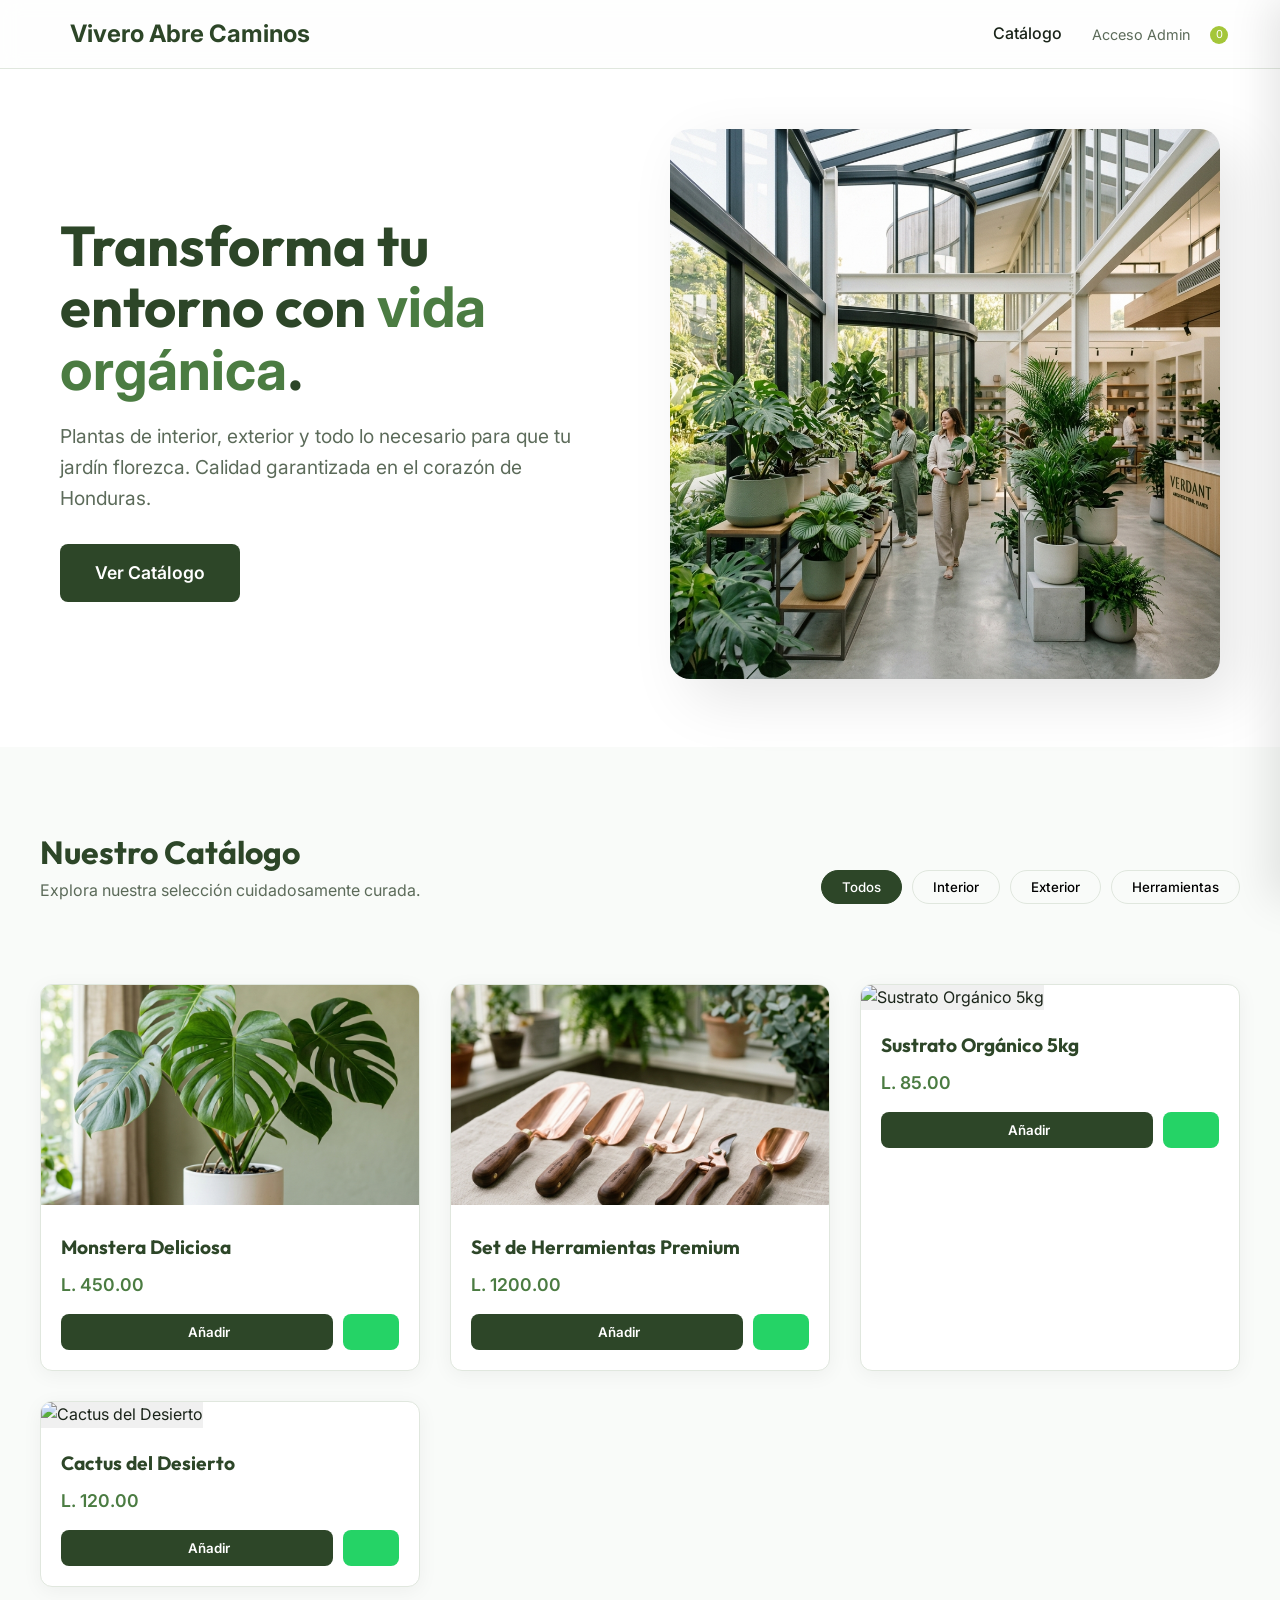
==== public/index.html @ 2d0f30ce "Commit inicial: Plataforma Vivero Abre Caminos con ERP y Storefront" ====
<!DOCTYPE html>
<html lang="es">
<head>
    <meta charset="UTF-8">
    <meta name="viewport" content="width=device-width, initial-scale=1.0">
    <title>Vivero Abre Caminos | Naturaleza en tu Hogar</title>
    <link rel="stylesheet" href="css/style.css">
    <script src="https://unpkg.com/lucide@latest"></script>
</head>
<body>
    <header>
        <div class="container nav-content">
            <a href="index.html" class="logo">
                <i data-lucide="leaf"></i>
                Vivero Abre Caminos
            </a>
            <nav style="display: flex; gap: 30px; align-items: center;">
                <a href="#catalogo" style="text-decoration: none; color: var(--text-main); font-weight: 500;">Catálogo</a>
                <a href="admin.html" style="text-decoration: none; color: var(--text-muted); font-size: 0.9rem;">Acceso Admin</a>
                <div id="cart-trigger" style="position: relative; cursor: pointer;">
                    <i data-lucide="shopping-cart"></i>
                    <span id="cart-count" style="position: absolute; top: -8px; right: -8px; background: var(--accent); color: white; border-radius: 50%; width: 18px; height: 18px; font-size: 11px; display: flex; align-items: center; justify-content: center;">0</span>
                </div>
            </nav>
        </div>
    </header>

    <main>
        <!-- Hero Section -->
        <section class="reveal" style="padding: 60px 0; background: white;">
            <div class="container" style="display: grid; grid-template-columns: 1fr 1fr; gap: 60px; align-items: center;">
                <div>
                    <h1 style="font-size: 3.5rem; line-height: 1.1; margin-bottom: 20px;">Transforma tu entorno con <span style="color: var(--primary-light);">vida orgánica</span>.</h1>
                    <p style="font-size: 1.2rem; color: var(--text-muted); margin-bottom: 30px;">Plantas de interior, exterior y todo lo necesario para que tu jardín florezca. Calidad garantizada en el corazón de Honduras.</p>
                    <a href="#catalogo" class="btn btn-primary" style="padding: 15px 35px; font-size: 1.1rem;">Ver Catálogo</a>
                </div>
                <div>
                    <img src="images/hero.png" alt="Vivero" style="width: 100%; border-radius: 20px; box-shadow: 20px 20px 60px rgba(0,0,0,0.1);">
                </div>
            </div>
        </section>

        <!-- Catalog Filters -->
        <section id="catalogo" class="container" style="padding: 80px 0 20px;">
            <div style="display: flex; justify-content: space-between; align-items: flex-end; margin-bottom: 40px;">
                <div>
                    <h2 style="font-size: 2rem;">Nuestro Catálogo</h2>
                    <p style="color: var(--text-muted);">Explora nuestra selección cuidadosamente curada.</p>
                </div>
                <div style="display: flex; gap: 10px;">
                    <button class="filter-btn active" data-category="all">Todos</button>
                    <button class="filter-btn" data-category="interior">Interior</button>
                    <button class="filter-btn" data-category="exterior">Exterior</button>
                    <button class="filter-btn" data-category="herramientas">Herramientas</button>
                </div>
            </div>

            <div id="product-grid" class="product-grid">
                <!-- Products will be injected here -->
            </div>
        </section>
    </main>

    <!-- Cart Drawer -->
    <div id="cart-drawer" style="position: fixed; right: -400px; top: 0; width: 400px; height: 100vh; background: white; box-shadow: -10px 0 40px rgba(0,0,0,0.1); z-index: 200; transition: right 0.3s ease; padding: 40px; display: flex; flex-direction: column;">
        <div style="display: flex; justify-content: space-between; align-items: center; margin-bottom: 30px;">
            <h3>Tu Carrito</h3>
            <i data-lucide="x" id="close-cart" style="cursor: pointer;"></i>
        </div>
        <div id="cart-items" style="flex: 1; overflow-y: auto;">
            <!-- Cart items -->
        </div>
        <div style="border-top: 1px solid var(--border); padding-top: 20px; margin-top: 20px;">
            <div style="display: flex; justify-content: space-between; margin-bottom: 20px;">
                <span>Total Estimado</span>
                <span id="cart-total" style="font-weight: 700; font-size: 1.2rem;">L. 0.00</span>
            </div>
            <button class="btn btn-primary" style="width: 100%; padding: 15px;">Finalizar Consulta</button>
        </div>
    </div>

    <style>
        .filter-btn {
            padding: 8px 20px;
            border-radius: 20px;
            border: 1px solid var(--border);
            background: transparent;
            cursor: pointer;
            transition: all 0.2s;
            font-weight: 500;
        }
        .filter-btn.active, .filter-btn:hover {
            background: var(--primary);
            color: white;
            border-color: var(--primary);
        }
    </style>

    <script src="js/store.js"></script>
    <script>
        lucide.createIcons();
    </script>
</body>
</html>
---- public/css/style.css ----
@import url('https://fonts.googleapis.com/css2?family=Inter:wght@400;500;600&family=Outfit:wght@500;600;700&display=swap');

:root {
    --primary: #2D4628;
    --primary-light: #4B7C42;
    --accent: #A4C639;
    --bg-soft: #F9FBF9;
    --bg-white: #FFFFFF;
    --text-main: #1A2419;
    --text-muted: #5C6B5A;
    --border: #E0E7DE;
    --shadow: 0 4px 20px rgba(0, 0, 0, 0.05);
    --radius: 12px;
}

* {
    margin: 0;
    padding: 0;
    box-sizing: border-box;
    font-family: 'Inter', sans-serif;
}

h1, h2, h3, h4 {
    font-family: 'Outfit', sans-serif;
    color: var(--primary);
}

body {
    background-color: var(--bg-soft);
    color: var(--text-main);
    line-height: 1.6;
}

/* Layout */
.container {
    max-width: 1200px;
    margin: 0 auto;
    padding: 0 20px;
}

header {
    background: rgba(255, 255, 255, 0.8);
    backdrop-filter: blur(10px);
    position: sticky;
    top: 0;
    z-index: 100;
    border-bottom: 1px solid var(--border);
    padding: 15px 0;
}

.nav-content {
    display: flex;
    justify-content: space-between;
    align-items: center;
}

.logo {
    display: flex;
    align-items: center;
    gap: 10px;
    font-size: 1.5rem;
    font-weight: 700;
    color: var(--primary);
    text-decoration: none;
}

/* Storefront Grid */
.product-grid {
    display: grid;
    grid-template-columns: repeat(auto-fill, minmax(280px, 1fr));
    gap: 30px;
    padding: 40px 0;
}

.card {
    background: var(--bg-white);
    border-radius: var(--radius);
    overflow: hidden;
    box-shadow: var(--shadow);
    transition: transform 0.3s ease, box-shadow 0.3s ease;
    border: 1px solid var(--border);
}

.card:hover {
    transform: translateY(-5px);
    box-shadow: 0 10px 30px rgba(0,0,0,0.1);
}

.card-img {
    width: 100%;
    height: 220px;
    object-fit: cover;
    background: #f0f0f0;
}

.card-content {
    padding: 20px;
}

.card-title {
    font-size: 1.2rem;
    margin-bottom: 8px;
}

.card-price {
    font-size: 1.1rem;
    font-weight: 600;
    color: var(--primary-light);
    margin-bottom: 15px;
}

/* Buttons */
.btn {
    display: inline-flex;
    align-items: center;
    justify-content: center;
    padding: 10px 20px;
    border-radius: 8px;
    font-weight: 600;
    cursor: pointer;
    transition: all 0.2s;
    border: none;
    text-decoration: none;
    gap: 8px;
}

.btn-primary {
    background: var(--primary);
    color: white;
}

.btn-primary:hover {
    background: var(--primary-light);
}

.btn-whatsapp {
    background: #25D366;
    color: white;
}

/* Admin Dashboard Skins */
.admin-sidebar {
    width: 260px;
    background: var(--primary);
    color: white;
    height: 100vh;
    position: fixed;
    padding: 30px 20px;
}

.admin-main {
    margin-left: 260px;
    padding: 40px;
}

.stat-card {
    background: white;
    padding: 24px;
    border-radius: var(--radius);
    box-shadow: var(--shadow);
    display: flex;
    flex-direction: column;
    gap: 10px;
}

.stat-value {
    font-size: 2rem;
    font-weight: 700;
}

/* Animations */
@keyframes fadeIn {
    from { opacity: 0; transform: translateY(10px); }
    to { opacity: 1; transform: translateY(0); }
}

.reveal {
    animation: fadeIn 0.6s ease forwards;
}
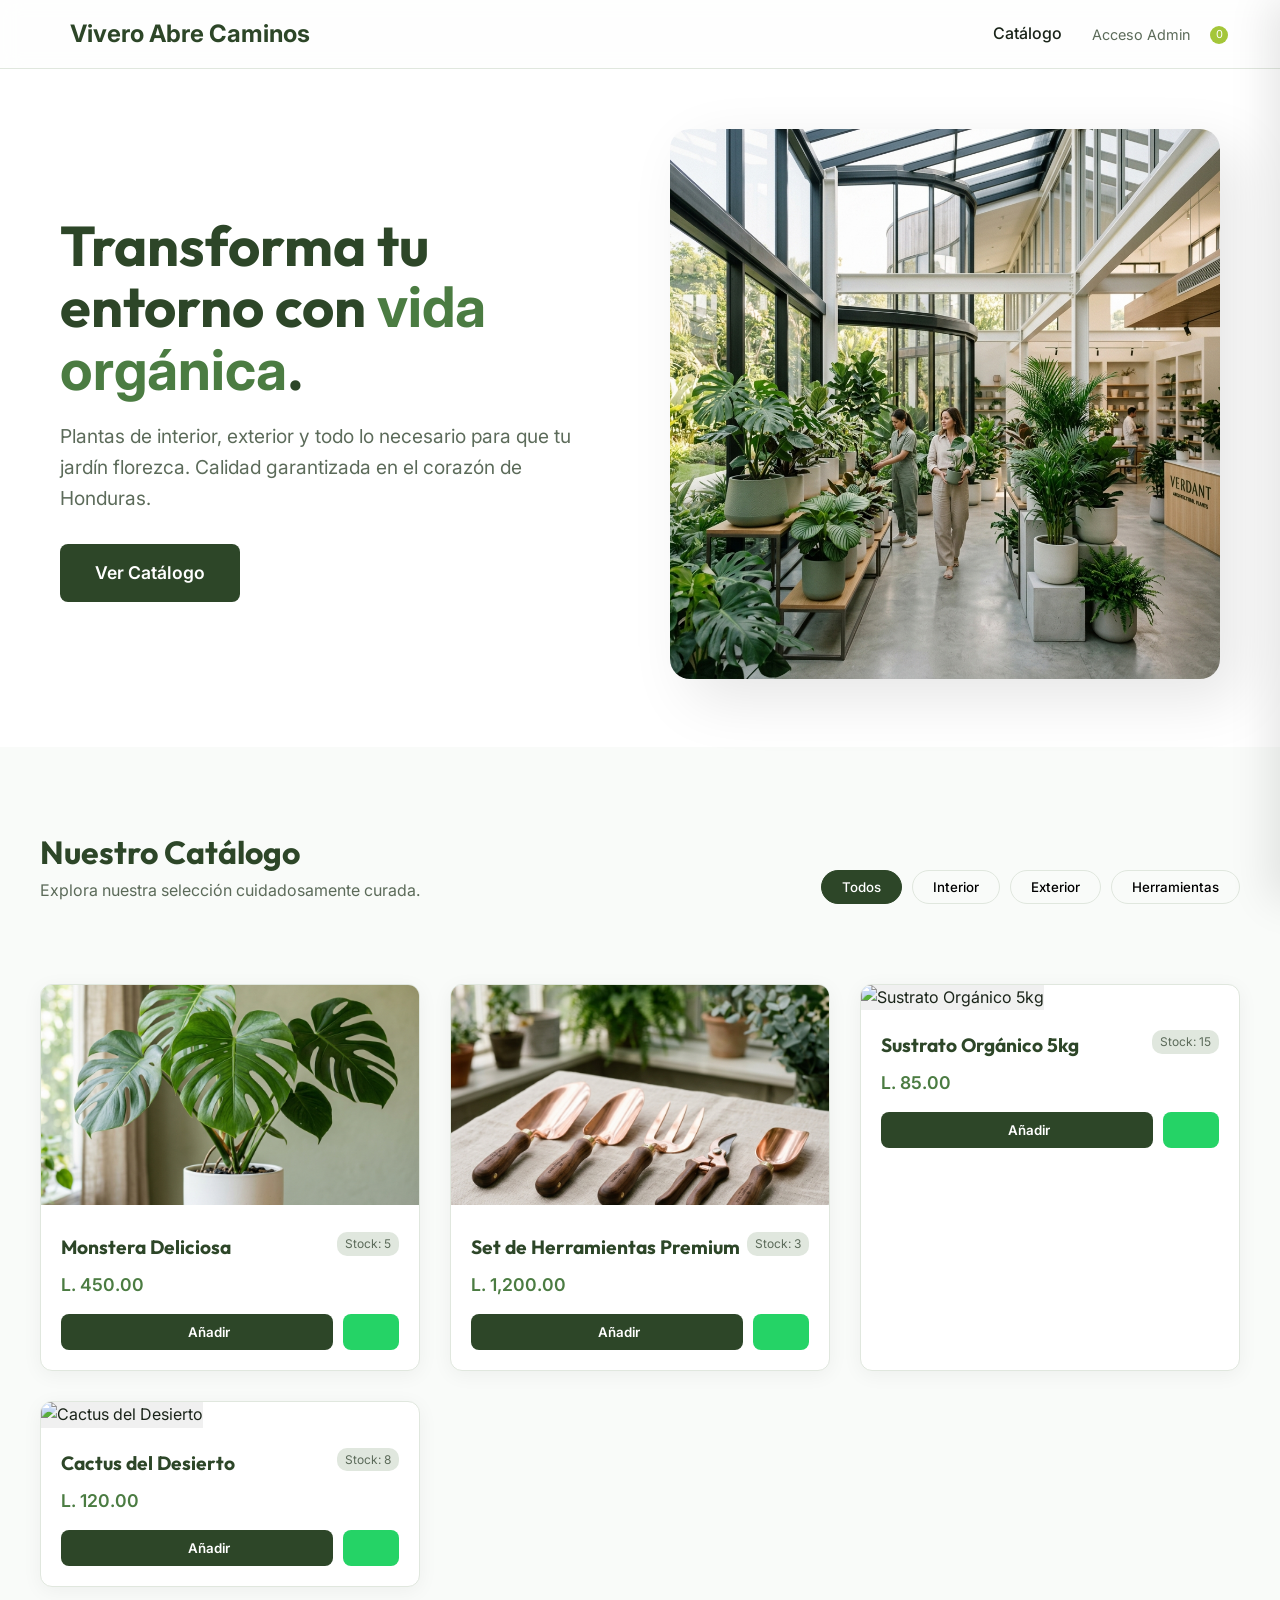
==== commit 9a184e78: "Mejora: Edición de cantidades en carrito, validación de stock y formato de moneda avanzado L. X,XXX." ====
--- a/public/index.html
+++ b/public/index.html
@@ -65,7 +65,9 @@
     <div id="cart-drawer" style="position: fixed; right: -400px; top: 0; width: 400px; height: 100vh; background: white; box-shadow: -10px 0 40px rgba(0,0,0,0.1); z-index: 200; transition: right 0.3s ease; padding: 40px; display: flex; flex-direction: column;">
         <div style="display: flex; justify-content: space-between; align-items: center; margin-bottom: 30px;">
             <h3>Tu Carrito</h3>
-            <i data-lucide="x" id="close-cart" style="cursor: pointer;"></i>
+            <div id="close-cart" style="cursor: pointer; display: flex; align-items: center; justify-content: center; width: 32px; height: 32px;">
+                <i data-lucide="x"></i>
+            </div>
         </div>
         <div id="cart-items" style="flex: 1; overflow-y: auto;">
             <!-- Cart items -->
@@ -94,6 +96,18 @@
             color: white;
             border-color: var(--primary);
         }
+        
+        /* Estilos específicos para los botones de cantidad */
+        .qty-btn:hover {
+            background: #f0f0f0 !important;
+            border-radius: 50%;
+        }
+        
+        #cart-total span {
+            font-weight: 700;
+            font-size: 1.4rem;
+            color: var(--primary);
+        }
     </style>
 
     <script src="js/store.js"></script>
